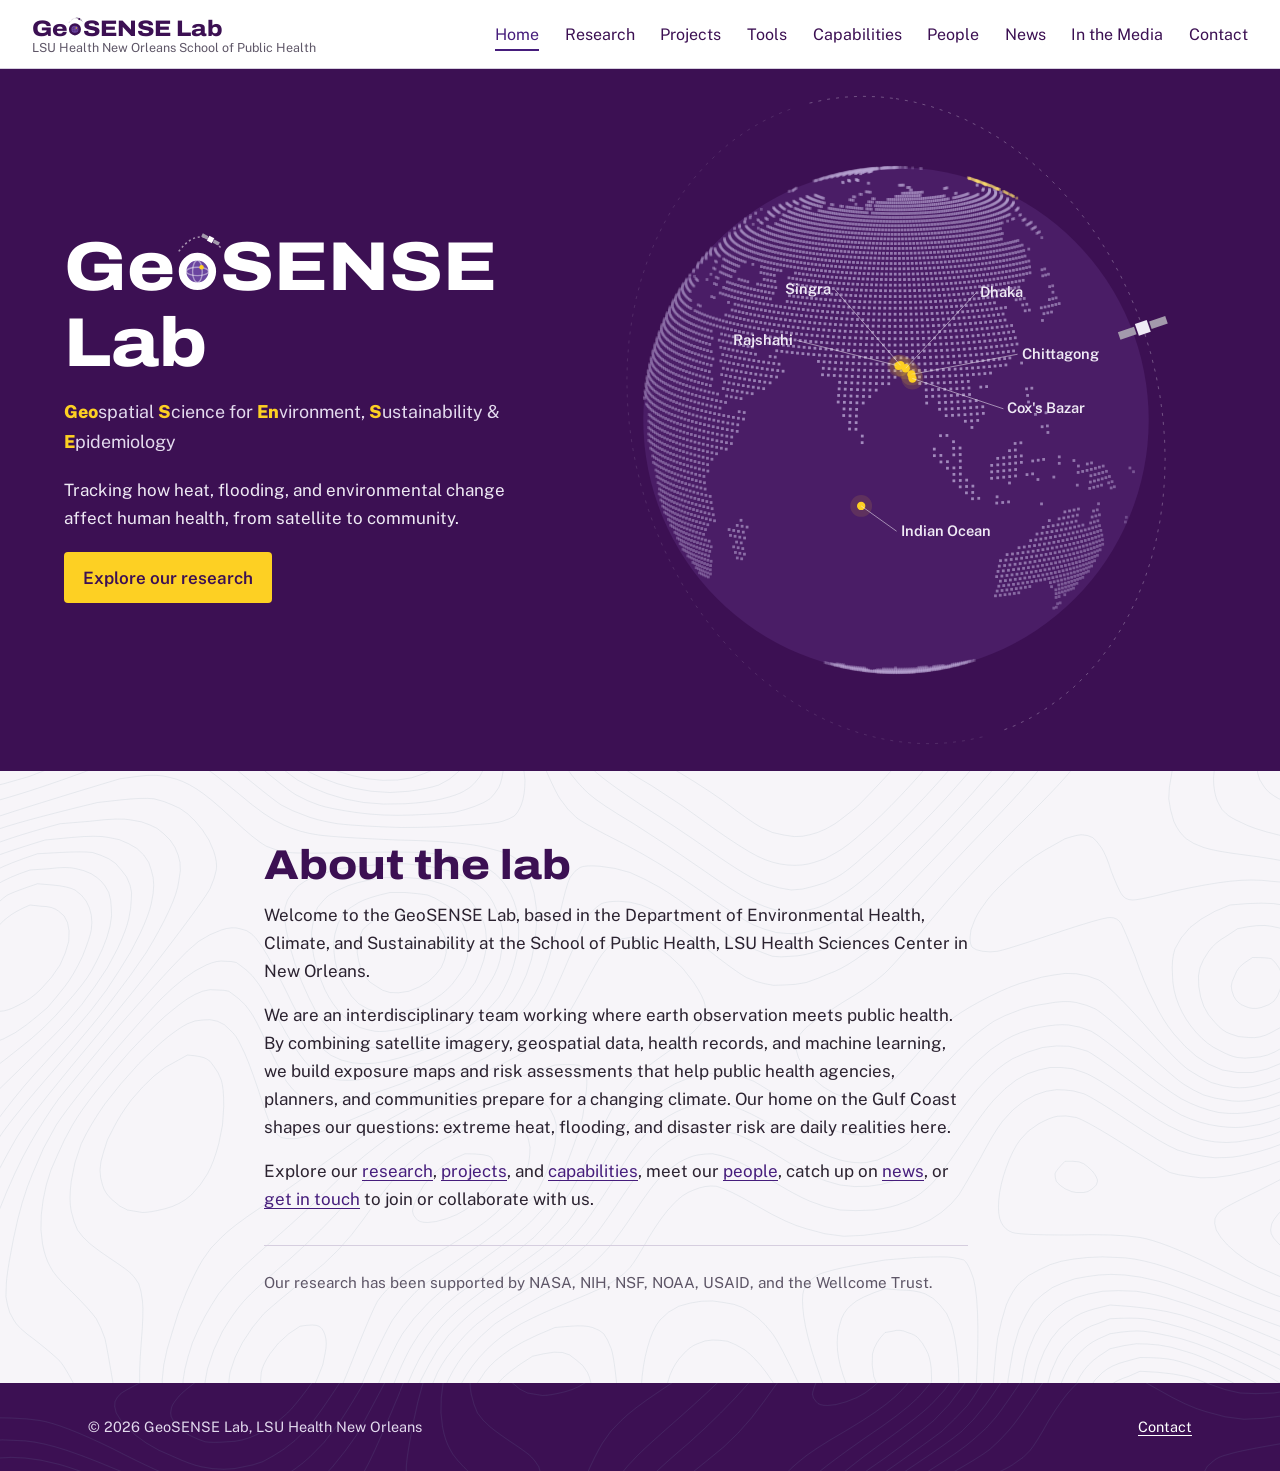
==== index.html @ d35d8f0f "Initial website upload" ====
<!doctype html>
<!-- Colour theme: LSU Health New Orleans purple and gold. -->
<html lang="en">
  <head>
    <meta charset="UTF-8" />
    <meta name="viewport" content="width=device-width, initial-scale=1" />
    <title>
      GeoSENSE Lab | Geospatial Science for Environment, Sustainability &amp;
      Epidemiology
    </title>
    <meta
      name="description"
      content="GeoSENSE Lab at LSU Health Sciences Center School of Public Health uses satellite remote sensing, GIS, and machine learning to study how climate and the environment affect human health."
    />
    <link rel="preconnect" href="https://fonts.googleapis.com" />
    <link rel="preconnect" href="https://fonts.gstatic.com" crossorigin />
    <link
      href="https://fonts.googleapis.com/css2?family=Archivo:wdth,wght@112,600;112,800&family=Public+Sans:ital,wght@0,400;0,600;1,400&display=swap"
      rel="stylesheet"
    />
    <link rel="stylesheet" href="css/style.css" />
    <link rel="stylesheet" href="css/pages.css" />
    <link
      rel="stylesheet"
      href="https://cdnjs.cloudflare.com/ajax/libs/font-awesome/6.5.1/css/all.min.css"
    />
  </head>
  <body>
    <header>
      <nav class="wrap nav" aria-label="Main">
        <a class="brand" href="#home" aria-label="GeoSENSE Lab, home"
          ><span aria-hidden="true"
            >Ge<svg
              class="globe-o"
              viewBox="0 0 62 100"
              aria-hidden="true"
              focusable="false"
            >
              <path
                d="M4 44 Q34 4 66 40"
                fill="none"
                stroke="currentColor"
                stroke-width="2.2"
                stroke-dasharray="3 4"
                opacity=".55"
              />
              <circle
                cx="31"
                cy="73"
                r="21.5"
                fill="#6B45A0"
                stroke="currentColor"
                stroke-width="11"
              />
              <ellipse
                cx="31"
                cy="73"
                rx="16"
                ry="6"
                fill="none"
                stroke="currentColor"
                stroke-opacity=".45"
                stroke-width="2"
              />
              <ellipse
                cx="31"
                cy="73"
                rx="7"
                ry="16"
                fill="none"
                stroke="currentColor"
                stroke-opacity=".45"
                stroke-width="2"
              />
              <circle cx="37" cy="67" r="3.2" fill="#FDD023" />
              <g transform="translate(50 26.7) rotate(28)">
                <rect x="-14" y="-2.6" width="9" height="5.2" fill="#A39AAC" />
                <rect x="5" y="-2.6" width="9" height="5.2" fill="#A39AAC" />
                <rect x="-4" y="-4" width="8" height="8" fill="currentColor" />
              </g></svg
            >SENSE Lab</span
          ><small>LSU Health New Orleans School of Public Health</small></a
        >
        <button class="menu-btn" aria-expanded="false" aria-controls="menu">
          Menu
        </button>
        <ul id="menu">
          <li><a href="#home">Home</a></li>
          <li><a href="#research">Research</a></li>
          <li><a href="#projects">Projects</a></li>
          <li><a href="#tools">Tools</a></li>
          <li><a href="#capabilities">Capabilities</a></li>
          <li><a href="#people">People</a></li>
          <li><a href="#news">News</a></li>
          <li><a href="#media">In the Media</a></li>

          <li><a href="#contact">Contact</a></li>
        </ul>
      </nav>
    </header>

    <main>
      <!-- HOME -->
      <div class="page" id="page-home">
        <section class="hero">
          <canvas
            id="geoanim"
            role="img"
            aria-label="A rotating globe showing the lab's study sites in Bangladesh, the Indian Ocean, and the United States, followed by a polar-orbiting satellite scanning the contiguous United States to build a land surface temperature map"
          ></canvas>
          <div class="hero-text">
            <h1 aria-label="GeoSENSE Lab">
              Ge<svg
                class="globe-o"
                viewBox="0 0 62 100"
                aria-hidden="true"
                focusable="false"
              >
                <path
                  d="M4 44 Q34 4 66 40"
                  fill="none"
                  stroke="currentColor"
                  stroke-width="2.2"
                  stroke-dasharray="3 4"
                  opacity=".55"
                />
                <circle
                  cx="31"
                  cy="73"
                  r="21.5"
                  fill="#6B45A0"
                  stroke="currentColor"
                  stroke-width="11"
                />
                <ellipse
                  cx="31"
                  cy="73"
                  rx="16"
                  ry="6"
                  fill="none"
                  stroke="currentColor"
                  stroke-opacity=".45"
                  stroke-width="2"
                />
                <ellipse
                  cx="31"
                  cy="73"
                  rx="7"
                  ry="16"
                  fill="none"
                  stroke="currentColor"
                  stroke-opacity=".45"
                  stroke-width="2"
                />
                <circle cx="37" cy="67" r="3.2" fill="#FDD023" />
                <g transform="translate(50 26.7) rotate(28)">
                  <rect
                    x="-14"
                    y="-2.6"
                    width="9"
                    height="5.2"
                    fill="#A39AAC"
                  />
                  <rect x="5" y="-2.6" width="9" height="5.2" fill="#A39AAC" />
                  <rect
                    x="-4"
                    y="-4"
                    width="8"
                    height="8"
                    fill="currentColor"
                  />
                </g></svg
              >SENSE Lab
            </h1>
            <p class="full">
              <b class="acr">Geo</b>spatial <b class="acr">S</b>cience for
              <b class="acr">En</b>vironment, <b class="acr">S</b>ustainability
              &amp; <b class="acr">E</b>pidemiology
            </p>
            <p class="lede">
              Tracking how heat, flooding, and environmental change affect human
              health, from satellite to community.
            </p>
            <p><a class="btn" href="#research">Explore our research</a></p>
          </div>
        </section>
        <section class="about">
          <div class="wrap">
            <h2>About the lab</h2>
            <p>
              Welcome to the GeoSENSE Lab, based in the Department of
              Environmental Health, Climate, and Sustainability at the School of
              Public Health, LSU Health Sciences Center in New Orleans.
            </p>
            <p>
              We are an interdisciplinary team working where earth observation
              meets public health. By combining satellite imagery, geospatial
              data, health records, and machine learning, we build exposure maps
              and risk assessments that help public health agencies, planners,
              and communities prepare for a changing climate. Our home on the
              Gulf Coast shapes our questions: extreme heat, flooding, and
              disaster risk are daily realities here.
            </p>
            <p>
              Explore our <a href="#research">research</a>,
              <a href="#projects">projects</a>, and
              <a href="#capabilities">capabilities</a>, meet our
              <a href="#people">people</a>, catch up on
              <a href="#news">news</a>, or
              <a href="#contact">get in touch</a> to join or collaborate with
              us.
            </p>
            <p class="ack">
              Our research has been supported by NASA, NIH, NSF, NOAA, USAID,
              and the Wellcome Trust.
            </p>
          </div>
        </section>
      </div>

      <!-- RESEARCH: content lives in pages/research.html -->
      <div
        class="page"
        id="page-research"
        data-src="pages/research.html"
        hidden
      ></div>

      <!-- PROJECTS: content lives in pages/projects.html -->
      <div
        class="page"
        id="page-projects"
        data-src="pages/projects.html"
        hidden
      ></div>
      <!-- TOOLS -->
      <div
        class="page"
        id="page-tools"
        data-src="pages/tools.html"
        hidden
      ></div>
      <!-- CAPABILITIES -->
      <div class="page" id="page-capabilities" hidden>
        <div class="page-head">
          <div class="wrap">
            <h2>Capabilities</h2>
            <p>What we bring to collaborations and funded projects.</p>
          </div>
        </div>
        <div class="page-body">
          <div class="wrap caps">
            <div>
              <h3>Earth observation</h3>
              <ul>
                <li>Landsat, Sentinel-1/2, MODIS, and NASA TEMPO data</li>
                <li>Multi-temporal image processing and compositing</li>
                <li>Land surface temperature retrieval</li>
              </ul>
            </div>
            <div>
              <h3>GeoAI</h3>
              <ul>
                <li>Machine learning for land cover and environmental mapping</li>
                <li>Deep learning for satellite and aerial image analysis</li>
                <li>Spatiotemporal modeling of environmental exposures</li>
                <li>Large-scale processing on high-performance computing</li>
              </ul>
            </div>
            <div>
              <h3>GIS and spatial analysis</h3>
              <ul>
                <li>Vulnerability and risk indices</li>
                <li>Accessibility and network analysis</li>
              </ul>
            </div>
            <div>
              <h3>Environmental epidemiology</h3>
              <ul>
                <li>Exposure assessment for health studies</li>
                <li>Linking environmental and health data</li>
                <li>Community-focused risk communication</li>
              </ul>
            </div>
            <div>
              <h3>Decision-support tools</h3>
              <ul>
                <li>Interactive web maps for research communication</li>
                <li>Web tools for exploring exposure and risk data</li>
              </ul>
              <p><a href="#tools">See our tools</a></p>
            </div>
          </div>
        </div>
      </div>

      <!-- PEOPLE: content lives in pages/people.html -->
      <div
        class="page"
        id="page-people"
        data-src="pages/people.html"
        hidden
      ></div>

      <!-- NEWS: content lives in pages/news.html -->
      <div class="page" id="page-news" data-src="pages/news.html" hidden></div>

      <!-- IN THE MEDIA: content lives in pages/media.html -->
      <div class="page" id="page-media" data-src="pages/media.html" hidden></div>

      <!-- CONTACT -->
      <div class="page" id="page-contact" hidden>
        <div class="page-head">
          <div class="wrap">
            <h2>Contact</h2>

            <p>We'd be glad to hear from you.</p>
          </div>
        </div>
        <div class="page-body">
          <div class="wrap">
            <p>
              We welcome motivated collaborators with interests in remote
              sensing, GIS, machine learning, or environmental health.
            </p>
            <p>
              To express interest, email Dr. Rahman with your CV, and a short
              statement of your research interests.
            </p>
            <p>
              <strong>GeoSENSE Lab</strong><br />Department of Environmental
              Health, Climate, and Sustainability<br />School of Public Health,
              LSU Health Sciences Center<br />New Orleans, Louisiana
            </p>
            <p><a href="mailto:mrahm8@lsuhsc.edu">mrahm8@lsuhsc.edu</a></p>
          </div>
        </div>
      </div>
    </main>

    <footer>
      <div class="wrap">
        <span
          >&copy; <span id="yr">2026</span> GeoSENSE Lab, LSU Health New
          Orleans</span
        >
        <span><a href="#contact">Contact</a></span>
      </div>
    </footer>
    <script>
      /* Resize the co-author map frame on the People page to fit its content */
      window.addEventListener("message", function (e) {
        var f = document.getElementById("collab-map-frame");
        if (f && e.data && e.data.gcMapHeight)
          f.style.height = e.data.gcMapHeight + "px";
      });
    </script>
    <script src="js/main.js"></script>
    <script src="js/publications.js"></script>
    <script src="js/pub-list.js"></script>
    <script src="js/research-map.js"></script>
    <script src="js/geoanim.js"></script>
  </body>
</html>
---- css/style.css ----
/* Colour theme: LSU Health New Orleans purple and gold.
 * Colours: LSU Health New Orleans official purple #461D7C and gold #FDD023, with corporate purple #3C1053. */
/* GeoSENSE Lab styles */
:root {
  --ink: #3C1053; --paper: #F7F5F9; --panel: #ECE7F2; --water: #461D7C;
  --muted: #5E5667; --line: #D6CEDF; --glow: #FDD023;
  --display: "Archivo", "Arial Narrow", Arial, sans-serif;
  --body: "Public Sans", "Segoe UI", Arial, sans-serif;
  --wrap: 72rem;
}
* { box-sizing: border-box; }
body { margin: 0; background: var(--paper) url("../images/contours-light.svg") 0 0 / 1500px repeat; color: var(--ink); font: 1.0625rem/1.65 var(--body); }
a { color: var(--water); text-underline-offset: 3px; }
a:hover { color: var(--ink); }
:focus-visible { outline: 3px solid var(--water); outline-offset: 3px; }
.wrap { max-width: var(--wrap); margin: 0 auto; padding: 0 1.5rem; }
h1, h2, h3 { font-family: var(--display); font-stretch: 112%; line-height: 1.1; margin: 0 0 .75rem; }
h2 { font-size: clamp(1.9rem, 3.4vw, 2.6rem); font-weight: 800; }
h3 { font-size: 1.2rem; font-weight: 600; }
p { margin: 0 0 1rem; max-width: 44rem; }

/* Header */
header { position: sticky; top: 0; z-index: 10; background: #fff; border-bottom: 1px solid var(--line); }
.nav { display: flex; align-items: center; justify-content: space-between; gap: 1rem; min-height: 4.25rem; max-width: none; padding: 0 2rem; }
.brand { color: var(--ink); text-decoration: none; font-family: var(--display); font-stretch: 112%; font-weight: 800; font-size: 1.4rem; line-height: 1.1; }
.brand small { display: block; font-family: var(--body); font-weight: 400; font-size: .78rem; color: var(--muted); }
.nav ul { display: flex; gap: 1.6rem; list-style: none; margin: 0; padding: 0; }
.nav ul a { color: var(--ink); text-decoration: none; font-size: 1rem; padding: .3rem 0; border-bottom: 2px solid transparent; }
.nav ul a:hover { color: var(--water); }
.nav ul a[aria-current="page"] { color: var(--water); border-bottom-color: var(--water); }
.menu-btn { display: none; background: none; border: 1px solid var(--ink); color: var(--ink); font: inherit; padding: .35rem .75rem; border-radius: 4px; cursor: pointer; }

/* Full-width animated banner */
.hero { position: relative; height: min(78vh, 46rem); min-height: 30rem; background: var(--ink); color: #fff; overflow: hidden; }
.hero canvas { position: absolute; inset: 0; width: 100%; height: 100%; display: block; }
.hero-text { position: relative; z-index: 1; height: 100%; display: flex; flex-direction: column; justify-content: center; max-width: 40%; padding: 0 0 0 max(2rem, 5vw); pointer-events: none; }
.hero-text > * { pointer-events: auto; }
.hero h1 { font-size: clamp(2.6rem, 5.4vw, 5rem); font-weight: 800; margin-bottom: 1rem; }
.hero .full { font-size: clamp(1.05rem, 1.4vw, 1.3rem); color: #E3DAEE; margin-bottom: 1.25rem; }
.acr { color: var(--glow); font-weight: 800; }
/* Globe with satellite standing in for the "o" in GeoSENSE */
.globe-o { display: inline-block; width: .62em; height: 1em; vertical-align: baseline; overflow: visible; margin: 0 .015em; }
.hero .lede { color: #EFEAF5; max-width: 30rem; }
.btn { display: inline-block; background: var(--glow); color: var(--ink); text-decoration: none; padding: .7rem 1.2rem; border-radius: 4px; font-weight: 600; margin: .25rem .5rem 0 0; }
.btn:hover { background: #fff; color: var(--ink); }
.btn.alt { background: transparent; color: #fff; border: 1.5px solid #fff; }
.btn.alt:hover { background: #fff; color: var(--ink); }
.btn.dark { background: var(--ink); color: #fff; }
.btn.dark:hover { background: var(--water); color: #fff; }

/* Pages */
.page[hidden] { display: none; }
.page-head { background: var(--ink) url("../images/contours-dark.svg") 0 0 / 1500px repeat; color: #fff; padding: 3.5rem 0 3rem; }
.page-head p { color: #E3DAEE; margin: 0; }
.page-body { padding: 3.5rem 0 4.5rem; }
.about { padding: 4.5rem 0; }
.about .wrap { max-width: 50rem; }
.ack { margin-top: 2rem; padding-top: 1.5rem; border-top: 1px solid var(--line); color: var(--muted); font-size: .95rem; }

/* Research: themes beside the publication map */
.wrap.wide { max-width: 96rem; }
.research-grid { display: grid; grid-template-columns: minmax(15rem, 19rem) 1fr; gap: 2.5rem; align-items: start; }
.hint { font-size: .9rem; color: var(--muted); }
.map-col .hint { margin-top: .75rem; }
.theme-list { list-style: none; margin: 0; padding: 0; }
.theme { display: grid; grid-template-columns: 1rem 1fr; column-gap: .75rem; width: 100%; text-align: left; font: inherit; color: inherit;
  background: none; border: 0; border-left: 4px solid transparent; padding: .8rem .75rem; cursor: pointer; border-radius: 0 4px 4px 0; }
.theme:hover, .theme.on { background: #fff; border-left-color: var(--c); }
.theme .dot { width: .85rem; height: .85rem; border-radius: 50%; background: var(--c); margin-top: .3rem; }
.tname { font-weight: 600; }
.tcount { grid-column: 2; font-size: .82rem; color: var(--muted); }
.ttext { grid-column: 2; font-size: .9rem; color: var(--muted); margin-top: .25rem; line-height: 1.5; }
.map-bar { display: flex; flex-wrap: wrap; justify-content: space-between; align-items: center; gap: .75rem; margin-bottom: .75rem; }
.map-bar h3 { margin: 0; }
.pubmap { position: relative; aspect-ratio: 16 / 9; border-radius: 6px; overflow: hidden; cursor: grab; touch-action: none; user-select: none; }
.pubmap.grabbing { cursor: grabbing; }
.zoom { position: absolute; top: .75rem; right: .75rem; z-index: 4; display: flex; flex-direction: column; border-radius: 4px; overflow: hidden;
  box-shadow: 0 2px 8px rgba(0,0,0,.3); }
.zoom button { font: inherit; font-size: 1.15rem; line-height: 1; width: 2.2rem; height: 2.2rem; border: 0; background: #fff; color: var(--ink); cursor: pointer; }
.zoom button + button { border-top: 1px solid var(--line); }
.zoom .zoom-reset { font-size: .68rem; font-weight: 600; }
.zoom button:hover { background: var(--panel); }
.zoom button:disabled { color: var(--line); cursor: default; background: #fff; }
.pubmap canvas { position: absolute; inset: 0; width: 100%; height: 100%; border-radius: 6px; }
.pins { position: absolute; inset: 0; }
.pin { position: absolute; width: 14px; height: 14px; margin: -7px 0 0 -7px; padding: 0; border-radius: 50%; cursor: pointer;
  background: var(--c); border: 2px solid #3C1053; box-shadow: 0 0 0 3px color-mix(in srgb, var(--c) 35%, transparent);
  transition: transform .15s, opacity .15s; }
.pin:hover, .pin:focus-visible { transform: scale(1.45); z-index: 2; }
.pin.dim { opacity: .15; }
.pop { position: absolute; z-index: 5; width: min(20rem, 80%); background: #fff; color: var(--ink); border-radius: 6px; padding: 1rem 1.1rem;
  box-shadow: 0 10px 30px rgba(60,16,83,.3); font-size: .9rem; line-height: 1.5; }
.pop h4 { font-family: var(--display); font-stretch: 112%; font-size: 1rem; line-height: 1.25; margin: .45rem 0 .35rem; }
.pop p { margin: 0 0 .6rem; }
.pop .pop-meta { color: var(--muted); font-size: .82rem; }
.pop img { width: 100%; border-radius: 4px; margin: .25rem 0 .6rem; }
.pop a { font-weight: 600; }
.pop-theme { display: inline-flex; align-items: center; gap: .4rem; font-size: .78rem; font-weight: 600; color: var(--muted); }
.pop-theme::before { content: ""; width: .6rem; height: .6rem; border-radius: 50%; background: var(--c); }

.caps { display: flex; flex-wrap: wrap; justify-content: center; gap: 2.5rem; }
.caps > div { flex: 0 1 calc((100% - 5rem) / 3); }
@media (max-width: 900px) { .caps > div { flex-basis: calc((100% - 2.5rem) / 2); } }
@media (max-width: 560px) { .caps > div { flex-basis: 100%; } }
.caps ul { margin: 0; padding-left: 1.1rem; }
.caps li { margin-bottom: .35rem; }

.people-intro { font-size: 1.1rem; max-width: 50rem; margin-bottom: 3rem; }
.pi { display: grid; grid-template-columns: 11rem 1fr; gap: 2.5rem; margin-bottom: 3.5rem; }
.photo { width: 11rem; aspect-ratio: 1; border-radius: 50%; background: var(--water); color: #fff; display: grid; place-items: center; font-family: var(--display); font-weight: 800; font-size: 2.6rem; overflow: hidden; }
.photo img { width: 100%; height: 100%; object-fit: cover; }
.role { color: var(--muted); margin-bottom: .75rem; }
.team { display: grid; grid-template-columns: repeat(auto-fill, minmax(16rem, 1fr)); gap: 2.5rem; }
.member .photo { width: 7rem; font-size: 1.7rem; margin-bottom: .75rem; }
.member.open .photo { background: transparent; border: 2px dashed var(--line); color: var(--muted); }
.member h3 { font-size: 1.05rem; margin-bottom: .2rem; }
.member p { font-size: .92rem; color: var(--muted); margin: 0; }
.member .role { margin-bottom: .6rem; }
.member .bio { color: var(--ink); line-height: 1.6; }

.news { list-style: none; margin: 0; padding: 0; max-width: 50rem; }
.news li { display: grid; grid-template-columns: 8rem 1fr; gap: 1.5rem; padding: 1.1rem 0; border-bottom: 1px solid var(--line); }
.news time { font-weight: 600; color: var(--water); }

footer { background: var(--ink) url("../images/contours-dark.svg") 400px 300px / 1500px repeat; color: #E3DAEE; padding: 2rem 0; font-size: .9rem; }
footer .wrap { display: flex; flex-wrap: wrap; justify-content: space-between; gap: 1rem; }
footer a { color: #fff; }

@media (max-width: 860px) {
  .nav { padding: 0 1.25rem; }
  .menu-btn { display: block; }
  .nav ul { display: none; position: absolute; top: 4.25rem; left: 0; right: 0; flex-direction: column; gap: 0; background: #fff; padding: .5rem 1.25rem 1rem; border-bottom: 1px solid var(--line); }
  .nav ul.show { display: flex; }
  .nav ul a { display: block; padding: .6rem 0; }
  .hero { height: auto; min-height: 0; }
  .hero canvas { position: relative; height: 58vh; min-height: 20rem; }
  .hero-text { max-width: none; padding: 2rem 1.25rem 2.5rem; }
  .pi { grid-template-columns: 1fr; }
  .research-grid { grid-template-columns: 1fr; }
  .pubmap { aspect-ratio: 3 / 2; }
  .news li { grid-template-columns: 1fr; gap: .25rem; }
}

/* Profile icon links (People page) */
.profile-links { display: flex; gap: 1rem; margin-top: .5rem; }
.profile-links a { font-size: 1.5rem; color: var(--water); text-decoration: none; }
.profile-links a:hover { color: var(--ink); }
.member .profile-links { margin-top: .6rem; }

/* Collaborators (People page) */
.section-title { font-size: 1.5rem; margin: 4rem 0 1.5rem; padding-top: 2rem; border-top: 1px solid var(--line); }
.collaborators { display: grid; grid-template-columns: repeat(auto-fill, minmax(18rem, 1fr)); gap: 1rem; }
.collab { display: grid; grid-template-columns: 4.5rem 1fr; gap: 1rem; align-items: center; padding: 1rem; border-radius: 6px;
  background: rgba(255,255,255,.75); border: 1px solid var(--line); color: var(--ink); text-decoration: none; transition: border-color .15s, box-shadow .15s; }
.collab:hover { color: var(--ink); border-color: var(--water); box-shadow: 0 4px 14px rgba(60,16,83,.08); }
.collab .photo { width: 4.5rem; font-size: 1.2rem; }
.collab h4 { font-family: var(--display); font-stretch: 112%; font-size: 1rem; margin: 0 0 .2rem; }
.collab:hover h4 { color: var(--water); }
.collab p { margin: 0; font-size: .88rem; color: var(--muted); line-height: 1.45; }

/* LSUHSC theme: near-black body text for readability, purple headings on light areas */
body { color: #2B2230; }
.member .bio { color: #2B2230; }
.page-body h2, .page-body h3, .page-body h4, .about h2, .about h3 { color: var(--ink); }
---- css/pages.css ----
/* Colour theme: LSU Health New Orleans purple and gold. */
/* GeoSENSE Lab: styles for the section pages (News, In the Media, Projects, Tools).
 * Loaded in index.html right after style.css, and uses the colour variables defined there
 * (--ink, --muted, --water). Two extra variables used only by these pages are defined below. */

:root {
  --rule: #E4DEEA;   /* light divider lines between items */
  --card: #FFFFFF;   /* card background (Tools) */
}

/* ============================== News (news.html) ============================== */
  .nw-list { border-top: 2px solid var(--ink); }
  .nw-item { display: grid; grid-template-columns: 7.5rem 1fr; gap: 1.5rem;
               padding: 1.5rem 0; border-bottom: 1px solid var(--rule); }
  .nw-date { color: var(--muted); font-size: 1rem; line-height: 1.3;
               border-left: 4px solid var(--water); padding-left: .75rem; }
  .nw-date strong { display: block; color: var(--ink); font-size: 1.35rem; }
  .nw-item h4 { font-size: 1.15rem; line-height: 1.35; margin: 0 0 .5rem; }
  .nw-item p { margin: 0 0 .6rem; max-width: 70ch; }
  .nw-item img { display: block; max-width: 100%; width: 420px; height: auto; border-radius: 6px; margin: .4rem 0 .7rem; }
  .nw-more { font-weight: 600; }
  @media (max-width: 640px) {
    .nw-item { grid-template-columns: 1fr; gap: .5rem; }
    .nw-date strong { display: inline; font-size: 1rem; margin-right: .3rem; }
  }

/* ============================== In the Media (media.html) ============================== */
  .md-group {
    margin: 0 0 3rem;
  }
  .md-group > h3 {
    font-size: 1.4rem;
    margin: 0 0 0.9rem;
  }
  .md-list {
    border-top: 2px solid var(--ink);
  }
  .md-item {
    display: grid;
    grid-template-columns: 7.5rem 1fr;
    gap: 1.5rem;
    padding: 1.5rem 0;
    border-bottom: 1px solid var(--rule);
  }
  .md-date {
    color: var(--muted);
    font-size: 1rem;
    line-height: 1.3;
    border-left: 4px solid var(--water);
    padding-left: 0.75rem;
  }
  .md-date strong {
    display: block;
    color: var(--ink);
    font-size: 1.35rem;
  }
  .md-item h4 {
    font-size: 1.15rem;
    line-height: 1.35;
    margin: 0 0 0.25rem;
  }
  .md-source {
    color: var(--muted);
    font-size: 0.95rem;
    margin: 0 0 0.75rem;
  }
  .md-item p {
    margin: 0 0 0.6rem;
    max-width: 70ch;
  }
  .md-video {
    width: 100%;
    max-width: 640px;
    aspect-ratio: 16 / 9;
    margin: 0.2rem 0 0.8rem;
    background: var(--ink);
    border-radius: 6px;
    overflow: hidden;
  }
  .md-video iframe {
    display: block;
    width: 100%;
    height: 100%;
    border: 0;
  }
  .md-item img {
    display: block;
    max-width: 100%;
    width: 420px;
    height: auto;
    border-radius: 6px;
    margin: 0.2rem 0 0.8rem;
  }
  .md-item img.md-cover {
    width: 220px;
    border: 1px solid var(--rule);
  }
  .md-links a {
    display: inline-block;
    margin-right: 1.25rem;
  }
  .md-more {
    font-weight: 600;
  }
  @media (max-width: 640px) {
    .md-item {
      grid-template-columns: 1fr;
      gap: 0.5rem;
    }
    .md-date strong {
      display: inline;
      font-size: 1rem;
      margin-right: 0.3rem;
    }
  }

/* ============================== Projects (projects.html) ============================== */
  .proj {
          --p-env: #1F6F6B; --p-sus: #5B7F2A; --p-pub: #7A3B69; }
  .proj h3.proj-group { font-size: 1.5rem; margin: 2.5rem 0 .5rem; padding-bottom: .5rem;
                        border-bottom: 2px solid var(--ink); }

  /* Theme filter (pure CSS: radio buttons styled as pills, no script needed) */
  .proj-filter-input { position: absolute; opacity: 0; pointer-events: none; }
  .proj-filter { display: flex; flex-wrap: wrap; gap: .5rem; margin: 0 0 1rem; }
  .proj-filter label { font-size: .9rem; font-weight: 500; padding: .4rem .9rem; cursor: pointer;
                       border: 1.5px solid var(--ink); border-radius: 999px; color: var(--ink); }
  #pf-all:checked ~ .proj-filter label[for="pf-all"],
  #pf-env:checked ~ .proj-filter label[for="pf-env"],
  #pf-sus:checked ~ .proj-filter label[for="pf-sus"],
  #pf-pub:checked ~ .proj-filter label[for="pf-pub"] { background: var(--ink); color: #fff; }
  .proj-filter-input:focus-visible ~ .proj-filter label { outline: none; }
  #pf-all:focus-visible ~ .proj-filter label[for="pf-all"],
  #pf-env:focus-visible ~ .proj-filter label[for="pf-env"],
  #pf-sus:focus-visible ~ .proj-filter label[for="pf-sus"],
  #pf-pub:focus-visible ~ .proj-filter label[for="pf-pub"] { outline: 3px solid var(--p-env); outline-offset: 2px; }
  #pf-env:checked ~ .proj-list .proj-item:not(.t-env),
  #pf-sus:checked ~ .proj-list .proj-item:not(.t-sus),
  #pf-pub:checked ~ .proj-list .proj-item:not(.t-pub) { display: none; }

  /* Project entry: dates on the left, details on the right */
  .proj-item { display: grid; grid-template-columns: 9rem 1fr; gap: 1.5rem;
               padding: 1.5rem 0; border-bottom: 1px solid var(--rule); }
  .proj-dates { color: var(--muted); font-size: 1.02rem; line-height: 1.35;
                border-left: 4px solid var(--c, var(--ink)); padding-left: .75rem; }
  .proj-item h4 { font-size: 1.15rem; line-height: 1.35; margin: 0 0 .6rem; }
  .proj-meta { display: grid; grid-template-columns: max-content 1fr; gap: .15rem 1rem;
               margin: 0 0 .75rem; font-size: .93rem; }
  .proj-meta dt { color: var(--muted); }
  .proj-meta dd { margin: 0; }
  .proj-summary { margin: 0 0 .75rem; max-width: 70ch; }
  .proj-tags { display: flex; flex-wrap: wrap; gap: .4rem; }
  .proj-tag { font-size: .8rem; font-weight: 500; padding: .15rem .6rem; border-radius: 4px; color: #fff; }
  .proj-tag.env { background: var(--p-env); }
  .proj-tag.sus { background: var(--p-sus); }
  .proj-tag.pub { background: var(--p-pub); }
  .proj-todo { background: #FFF1B8; padding: 0 .25rem; }
  /* Project map (separate page, embedded) */
  .proj-map { margin: 0 0 2rem; }
  .proj-map iframe { display: block; width: 100%; height: 480px; border: 1px solid var(--rule); border-radius: 6px; }

  /* Related publications (collapsible) */
  .proj-pubs { margin-top: .9rem; font-size: .93rem; }
  .proj-pubs summary { cursor: pointer; font-weight: 600; color: var(--ink); }
  .proj-pubs summary:focus-visible { outline: 3px solid var(--p-env); outline-offset: 2px; }
  .proj-pubs ul { margin: .5rem 0 0; padding-left: 1.2rem; }
  .proj-pubs li { margin-bottom: .4rem; }

  @media (max-width: 640px) {
    .proj-item { grid-template-columns: 1fr; gap: .6rem; }
    .proj-map iframe { height: 340px; }
  }

/* ============================== Tools (tools.html) ============================== */
  .tl-grid {
    display: grid;
    grid-template-columns: 1fr;
    gap: 1.75rem;
  }
  .tl-card {
    display: flex;
    flex-direction: column;
    background: var(--card);
    border: 1px solid var(--rule);
    border-top: 4px solid var(--water);
    border-radius: 6px;
    overflow: hidden;
  }
  .tl-shot {
    position: relative;
    aspect-ratio: 8 / 5;
    background: #eef3f6;
    border-bottom: 1px solid var(--rule);
  }
  .tl-shot img,
  .tl-shot svg {
    display: block;
    width: 100%;
    height: 100%;
    object-fit: contain;
  }
  .tl-status {
    position: absolute;
    top: 0.75rem;
    left: 0.75rem;
    padding: 0.2rem 0.6rem;
    border-radius: 3px;
    font-size: 0.8rem;
    font-weight: 700;
    letter-spacing: 0.03em;
    text-transform: uppercase;
  }
  .tl-soon { background: var(--ink); color: #fff; }
  .tl-live { background: #2e7d4f; color: #fff; }
  .tl-beta { background: #b7791f; color: #fff; }
  .tl-body {
    display: flex;
    flex-direction: column;
    flex: 1;
    padding: 1.25rem 1.35rem 1.4rem;
  }
  .tl-body h3 {
    font-size: 1.2rem;
    line-height: 1.3;
    margin: 0 0 0.15rem;
  }
  .tl-short {
    color: var(--water);
    font-weight: 700;
    font-size: 0.95rem;
    margin: 0 0 0.7rem;
  }
  .tl-body p {
    margin: 0 0 0.9rem;
  }
  .tl-tags {
    display: flex;
    flex-wrap: wrap;
    gap: 0.4rem;
    margin: 0 0 1.2rem;
    padding: 0;
    list-style: none;
  }
  .tl-tags li {
    font-size: 0.8rem;
    color: var(--muted);
    border: 1px solid var(--rule);
    border-radius: 999px;
    padding: 0.15rem 0.6rem;
  }
  .tl-actions {
    margin-top: auto;
    display: flex;
    flex-wrap: wrap;
    align-items: center;
    gap: 1rem;
  }
  .tl-btn {
    display: inline-block;
    padding: 0.55rem 1.1rem;
    border-radius: 4px;
    background: var(--water);
    color: #fff;
    font-weight: 600;
    text-decoration: none;
  }
  .tl-btn:hover { background: var(--ink); color: #fff; }
  .tl-btn[aria-disabled="true"] {
    background: transparent;
    color: var(--muted);
    border: 1px dashed var(--muted);
    cursor: default;
  }
  .tl-link { font-weight: 600; }
  /* Wide screens: rectangular card, preview on the left, text on the right */
  @media (min-width: 760px) {
    .tl-card {
      display: grid;
      grid-template-columns: minmax(0, 1.2fr) minmax(0, 1fr);
    }
    .tl-shot {
      aspect-ratio: auto;
      min-height: 100%;
      border-bottom: 0;
      border-right: 1px solid var(--rule);
      display: flex;
      align-items: center;
    }
    .tl-shot img {
      height: auto;
    }
    .tl-body {
      padding: 1.75rem 2rem;
    }
  }
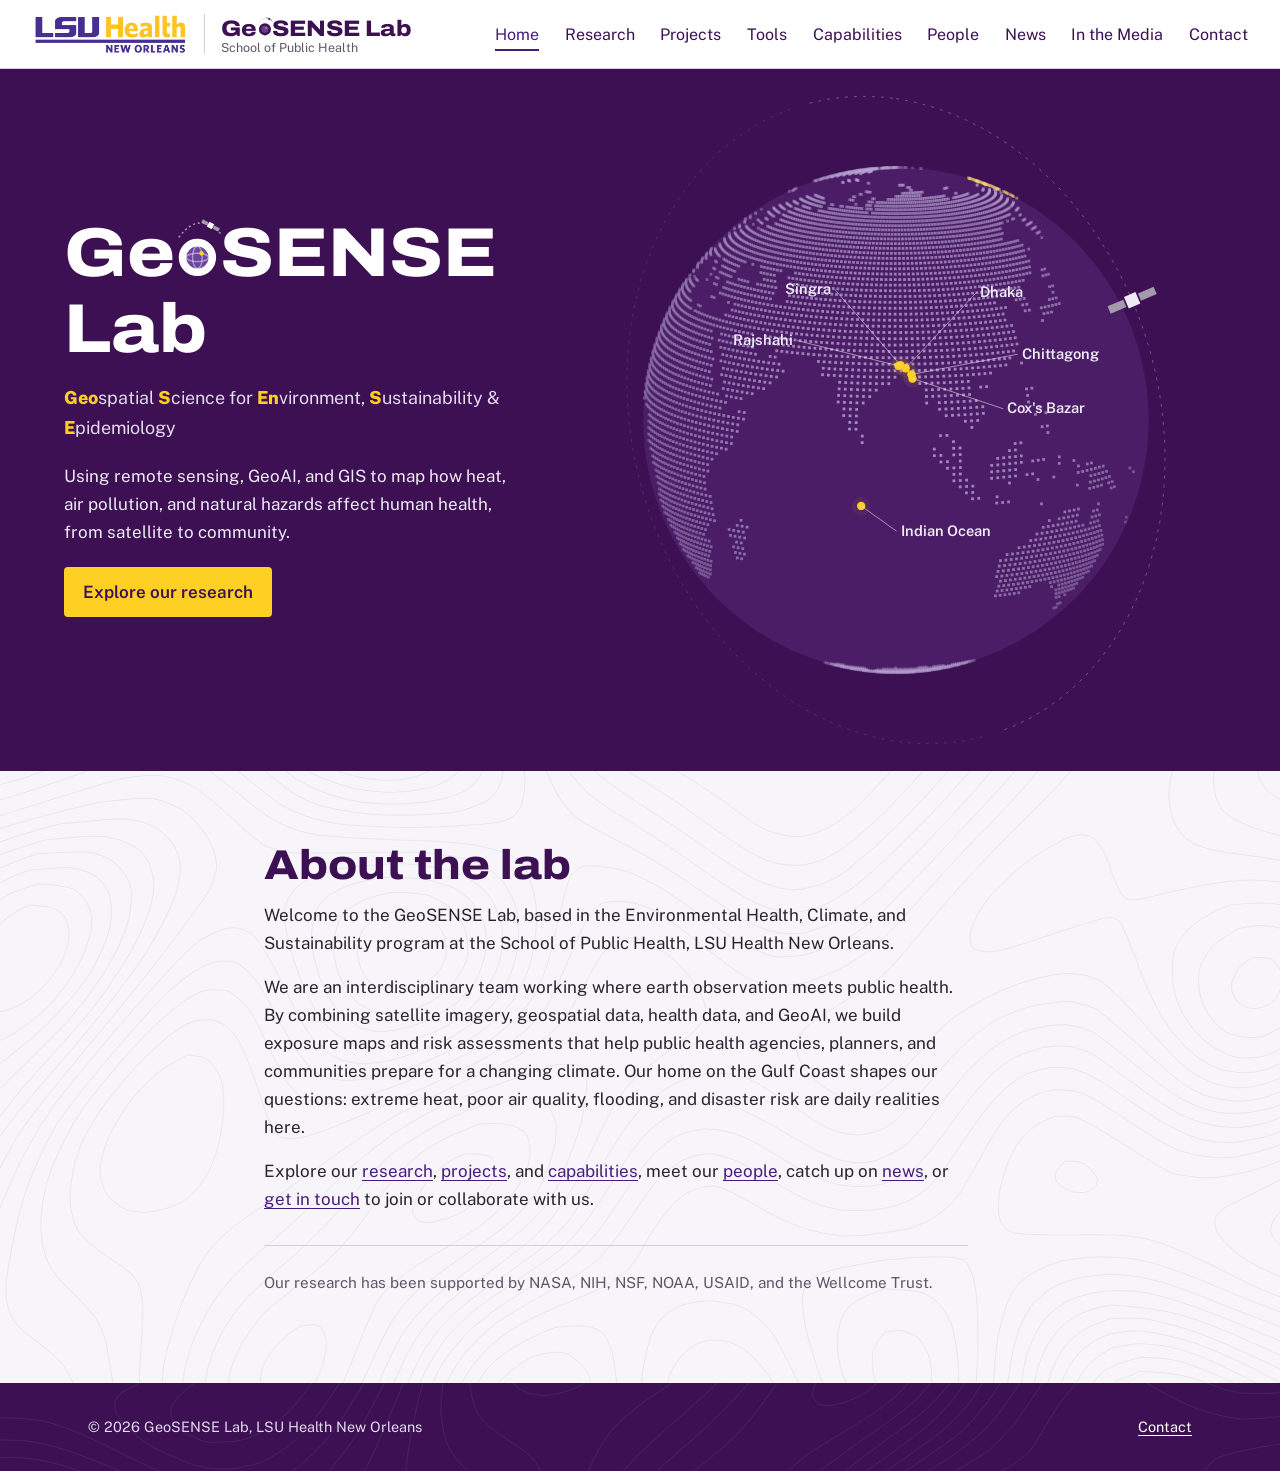
==== commit 2b47cb1b: "Update home page tagline peole and some other few things" ====
--- a/index.html
+++ b/index.html
@@ -28,59 +28,82 @@
   <body>
     <header>
       <nav class="wrap nav" aria-label="Main">
-        <a class="brand" href="#home" aria-label="GeoSENSE Lab, home"
-          ><span aria-hidden="true"
-            >Ge<svg
-              class="globe-o"
-              viewBox="0 0 62 100"
-              aria-hidden="true"
-              focusable="false"
-            >
-              <path
-                d="M4 44 Q34 4 66 40"
-                fill="none"
-                stroke="currentColor"
-                stroke-width="2.2"
-                stroke-dasharray="3 4"
-                opacity=".55"
-              />
-              <circle
-                cx="31"
-                cy="73"
-                r="21.5"
-                fill="#6B45A0"
-                stroke="currentColor"
-                stroke-width="11"
-              />
-              <ellipse
-                cx="31"
-                cy="73"
-                rx="16"
-                ry="6"
-                fill="none"
-                stroke="currentColor"
-                stroke-opacity=".45"
-                stroke-width="2"
-              />
-              <ellipse
-                cx="31"
-                cy="73"
-                rx="7"
-                ry="16"
-                fill="none"
-                stroke="currentColor"
-                stroke-opacity=".45"
-                stroke-width="2"
-              />
-              <circle cx="37" cy="67" r="3.2" fill="#FDD023" />
-              <g transform="translate(50 26.7) rotate(28)">
-                <rect x="-14" y="-2.6" width="9" height="5.2" fill="#A39AAC" />
-                <rect x="5" y="-2.6" width="9" height="5.2" fill="#A39AAC" />
-                <rect x="-4" y="-4" width="8" height="8" fill="currentColor" />
-              </g></svg
-            >SENSE Lab</span
-          ><small>LSU Health New Orleans School of Public Health</small></a
-        >
+        <div class="brand-group">
+          <a
+            class="partner-logo"
+            href="https://www.lsuhsc.edu/"
+            target="_blank"
+            rel="noopener"
+          >
+            <img src="images/lsuhsc.png" alt="LSU Health New Orleans" />
+          </a>
+          <span class="brand-divider" aria-hidden="true"></span>
+          <a class="brand" href="#home" aria-label="GeoSENSE Lab, home"
+            ><span aria-hidden="true"
+              >Ge<svg
+                class="globe-o"
+                viewBox="0 0 62 100"
+                aria-hidden="true"
+                focusable="false"
+              >
+                <path
+                  d="M4 44 Q34 4 66 40"
+                  fill="none"
+                  stroke="currentColor"
+                  stroke-width="2.2"
+                  stroke-dasharray="3 4"
+                  opacity=".55"
+                />
+                <circle
+                  cx="31"
+                  cy="73"
+                  r="21.5"
+                  fill="#6B45A0"
+                  stroke="currentColor"
+                  stroke-width="11"
+                />
+                <ellipse
+                  cx="31"
+                  cy="73"
+                  rx="16"
+                  ry="6"
+                  fill="none"
+                  stroke="currentColor"
+                  stroke-opacity=".45"
+                  stroke-width="2"
+                />
+                <ellipse
+                  cx="31"
+                  cy="73"
+                  rx="7"
+                  ry="16"
+                  fill="none"
+                  stroke="currentColor"
+                  stroke-opacity=".45"
+                  stroke-width="2"
+                />
+                <circle cx="37" cy="67" r="3.2" fill="#FDD023" />
+                <g transform="translate(50 26.7) rotate(28)">
+                  <rect
+                    x="-14"
+                    y="-2.6"
+                    width="9"
+                    height="5.2"
+                    fill="#A39AAC"
+                  />
+                  <rect x="5" y="-2.6" width="9" height="5.2" fill="#A39AAC" />
+                  <rect
+                    x="-4"
+                    y="-4"
+                    width="8"
+                    height="8"
+                    fill="currentColor"
+                  />
+                </g></svg
+              >SENSE Lab</span
+            ><small>School of Public Health</small></a
+          >
+        </div>
         <button class="menu-btn" aria-expanded="false" aria-controls="menu">
           Menu
         </button>
@@ -93,7 +116,6 @@
           <li><a href="#people">People</a></li>
           <li><a href="#news">News</a></li>
           <li><a href="#media">In the Media</a></li>
-
           <li><a href="#contact">Contact</a></li>
         </ul>
       </nav>
@@ -178,8 +200,9 @@
               &amp; <b class="acr">E</b>pidemiology
             </p>
             <p class="lede">
-              Tracking how heat, flooding, and environmental change affect human
-              health, from satellite to community.
+              Using remote sensing, GeoAI, and GIS to map how heat, air
+              pollution, and natural hazards affect human health, from satellite
+              to community.
             </p>
             <p><a class="btn" href="#research">Explore our research</a></p>
           </div>
@@ -188,18 +211,18 @@
           <div class="wrap">
             <h2>About the lab</h2>
             <p>
-              Welcome to the GeoSENSE Lab, based in the Department of
-              Environmental Health, Climate, and Sustainability at the School of
-              Public Health, LSU Health Sciences Center in New Orleans.
+              Welcome to the GeoSENSE Lab, based in the Environmental Health,
+              Climate, and Sustainability program at the School of Public
+              Health, LSU Health New Orleans.
             </p>
             <p>
               We are an interdisciplinary team working where earth observation
               meets public health. By combining satellite imagery, geospatial
-              data, health records, and machine learning, we build exposure maps
-              and risk assessments that help public health agencies, planners,
-              and communities prepare for a changing climate. Our home on the
-              Gulf Coast shapes our questions: extreme heat, flooding, and
-              disaster risk are daily realities here.
+              data, health data, and GeoAI, we build exposure maps and risk
+              assessments that help public health agencies, planners, and
+              communities prepare for a changing climate. Our home on the Gulf
+              Coast shapes our questions: extreme heat, poor air quality,
+              flooding, and disaster risk are daily realities here.
             </p>
             <p>
               Explore our <a href="#research">research</a>,
@@ -261,7 +284,9 @@
             <div>
               <h3>GeoAI</h3>
               <ul>
-                <li>Machine learning for land cover and environmental mapping</li>
+                <li>
+                  Machine learning for land cover and environmental mapping
+                </li>
                 <li>Deep learning for satellite and aerial image analysis</li>
                 <li>Spatiotemporal modeling of environmental exposures</li>
                 <li>Large-scale processing on high-performance computing</li>
@@ -306,7 +331,12 @@
       <div class="page" id="page-news" data-src="pages/news.html" hidden></div>
 
       <!-- IN THE MEDIA: content lives in pages/media.html -->
-      <div class="page" id="page-media" data-src="pages/media.html" hidden></div>
+      <div
+        class="page"
+        id="page-media"
+        data-src="pages/media.html"
+        hidden
+      ></div>
 
       <!-- CONTACT -->
       <div class="page" id="page-contact" hidden>
@@ -328,9 +358,9 @@
               statement of your research interests.
             </p>
             <p>
-              <strong>GeoSENSE Lab</strong><br />Department of Environmental
-              Health, Climate, and Sustainability<br />School of Public Health,
-              LSU Health Sciences Center<br />New Orleans, Louisiana
+              <strong>GeoSENSE Lab</strong><br />Environmental Health, Climate,
+              and Sustainability Program<br />School of Public Health, LSU
+              Health New Orleans<br />New Orleans, Louisiana
             </p>
             <p><a href="mailto:mrahm8@lsuhsc.edu">mrahm8@lsuhsc.edu</a></p>
           </div>
--- a/css/style.css
+++ b/css/style.css
@@ -162,3 +162,15 @@
 body { color: #2B2230; }
 .member .bio { color: #2B2230; }
 .page-body h2, .page-body h3, .page-body h4, .about h2, .about h3 { color: var(--ink); }
+
+/* Header: GeoSENSE name + LSU Health New Orleans logo */
+.brand-group { display: flex; align-items: center; gap: 1rem; }
+.brand-divider { width: 1px; height: 2.5rem; background: var(--line); }
+.partner-logo img { display: block; height: 2.75rem; width: auto; }
+@media (max-width: 700px) {
+  .partner-logo img { height: 2rem; }
+  .brand-divider { height: 1.75rem; }
+}
+@media (max-width: 480px) {
+  .brand-divider, .partner-logo { display: none; }
+}
--- a/css/pages.css
+++ b/css/pages.css
@@ -168,7 +168,7 @@
 
   @media (max-width: 640px) {
     .proj-item { grid-template-columns: 1fr; gap: .6rem; }
-    .proj-map iframe { height: 340px; }
+    .proj-map iframe { height: 440px; }
   }
 
 /* ============================== Tools (tools.html) ============================== */
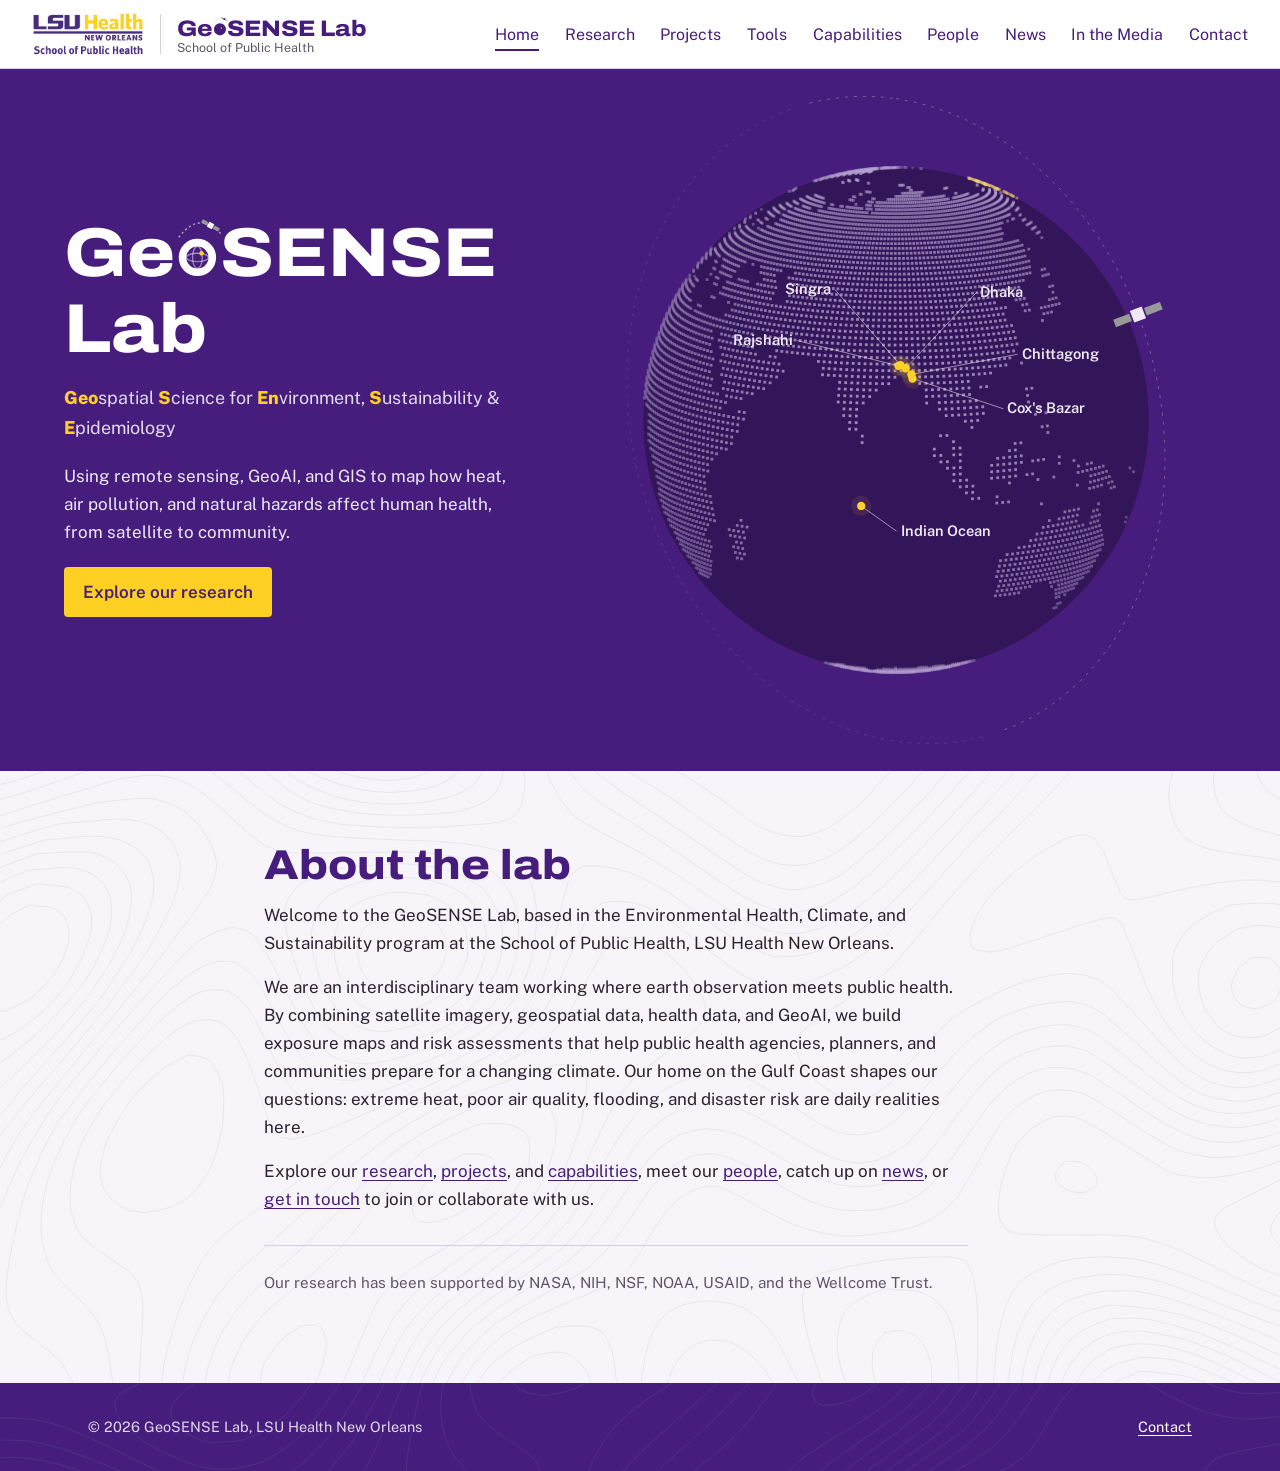
==== commit cf91fca7: "Use LSUHNO official colors" ====
--- a/index.html
+++ b/index.html
@@ -35,7 +35,7 @@
             target="_blank"
             rel="noopener"
           >
-            <img src="images/lsuhsc.png" alt="LSU Health New Orleans" />
+            <img src="images/lsuhsc-sph-logo.jpg" alt="LSU Health New Orleans School of Public Health" />
           </a>
           <span class="brand-divider" aria-hidden="true"></span>
           <a class="brand" href="#home" aria-label="GeoSENSE Lab, home"
@@ -58,7 +58,7 @@
                   cx="31"
                   cy="73"
                   r="21.5"
-                  fill="#6B45A0"
+                  fill="#461D7C"
                   stroke="currentColor"
                   stroke-width="11"
                 />
@@ -89,9 +89,9 @@
                     y="-2.6"
                     width="9"
                     height="5.2"
-                    fill="#A39AAC"
+                    fill="#999999"
                   />
-                  <rect x="5" y="-2.6" width="9" height="5.2" fill="#A39AAC" />
+                  <rect x="5" y="-2.6" width="9" height="5.2" fill="#999999" />
                   <rect
                     x="-4"
                     y="-4"
@@ -150,7 +150,7 @@
                   cx="31"
                   cy="73"
                   r="21.5"
-                  fill="#6B45A0"
+                  fill="#461D7C"
                   stroke="currentColor"
                   stroke-width="11"
                 />
@@ -181,9 +181,9 @@
                     y="-2.6"
                     width="9"
                     height="5.2"
-                    fill="#A39AAC"
+                    fill="#999999"
                   />
-                  <rect x="5" y="-2.6" width="9" height="5.2" fill="#A39AAC" />
+                  <rect x="5" y="-2.6" width="9" height="5.2" fill="#999999" />
                   <rect
                     x="-4"
                     y="-4"
--- a/css/style.css
+++ b/css/style.css
@@ -1,8 +1,8 @@
 /* Colour theme: LSU Health New Orleans purple and gold.
- * Colours: LSU Health New Orleans official purple #461D7C and gold #FDD023, with corporate purple #3C1053. */
+ * Colours: LSU Health New Orleans official purple #461D7C and gold #FDD023, black #000000 and 50% gray #999999 (LSUHNO Graphic Standards Manual, 2017). */
 /* GeoSENSE Lab styles */
 :root {
-  --ink: #3C1053; --paper: #F7F5F9; --panel: #ECE7F2; --water: #461D7C;
+  --ink: #461D7C; --paper: #F7F5F9; --panel: #ECE7F2; --water: #461D7C;
   --muted: #5E5667; --line: #D6CEDF; --glow: #FDD023;
   --display: "Archivo", "Arial Narrow", Arial, sans-serif;
   --body: "Public Sans", "Segoe UI", Arial, sans-serif;
@@ -11,7 +11,7 @@
 * { box-sizing: border-box; }
 body { margin: 0; background: var(--paper) url("../images/contours-light.svg") 0 0 / 1500px repeat; color: var(--ink); font: 1.0625rem/1.65 var(--body); }
 a { color: var(--water); text-underline-offset: 3px; }
-a:hover { color: var(--ink); }
+a:hover { color: #000000; }
 :focus-visible { outline: 3px solid var(--water); outline-offset: 3px; }
 .wrap { max-width: var(--wrap); margin: 0 auto; padding: 0 1.5rem; }
 h1, h2, h3 { font-family: var(--display); font-stretch: 112%; line-height: 1.1; margin: 0 0 .75rem; }
@@ -26,7 +26,7 @@
 .brand small { display: block; font-family: var(--body); font-weight: 400; font-size: .78rem; color: var(--muted); }
 .nav ul { display: flex; gap: 1.6rem; list-style: none; margin: 0; padding: 0; }
 .nav ul a { color: var(--ink); text-decoration: none; font-size: 1rem; padding: .3rem 0; border-bottom: 2px solid transparent; }
-.nav ul a:hover { color: var(--water); }
+.nav ul a:hover { color: var(--water); border-bottom-color: #FDD023; }
 .nav ul a[aria-current="page"] { color: var(--water); border-bottom-color: var(--water); }
 .menu-btn { display: none; background: none; border: 1px solid var(--ink); color: var(--ink); font: inherit; padding: .35rem .75rem; border-radius: 4px; cursor: pointer; }
 
@@ -46,7 +46,7 @@
 .btn.alt { background: transparent; color: #fff; border: 1.5px solid #fff; }
 .btn.alt:hover { background: #fff; color: var(--ink); }
 .btn.dark { background: var(--ink); color: #fff; }
-.btn.dark:hover { background: var(--water); color: #fff; }
+.btn.dark:hover { background: #000000; color: #fff; }
 
 /* Pages */
 .page[hidden] { display: none; }
@@ -84,12 +84,12 @@
 .pubmap canvas { position: absolute; inset: 0; width: 100%; height: 100%; border-radius: 6px; }
 .pins { position: absolute; inset: 0; }
 .pin { position: absolute; width: 14px; height: 14px; margin: -7px 0 0 -7px; padding: 0; border-radius: 50%; cursor: pointer;
-  background: var(--c); border: 2px solid #3C1053; box-shadow: 0 0 0 3px color-mix(in srgb, var(--c) 35%, transparent);
+  background: var(--c); border: 2px solid #461D7C; box-shadow: 0 0 0 3px color-mix(in srgb, var(--c) 35%, transparent);
   transition: transform .15s, opacity .15s; }
 .pin:hover, .pin:focus-visible { transform: scale(1.45); z-index: 2; }
 .pin.dim { opacity: .15; }
 .pop { position: absolute; z-index: 5; width: min(20rem, 80%); background: #fff; color: var(--ink); border-radius: 6px; padding: 1rem 1.1rem;
-  box-shadow: 0 10px 30px rgba(60,16,83,.3); font-size: .9rem; line-height: 1.5; }
+  box-shadow: 0 10px 30px rgba(70,29,124,.3); font-size: .9rem; line-height: 1.5; }
 .pop h4 { font-family: var(--display); font-stretch: 112%; font-size: 1rem; line-height: 1.25; margin: .45rem 0 .35rem; }
 .pop p { margin: 0 0 .6rem; }
 .pop .pop-meta { color: var(--muted); font-size: .82rem; }
@@ -144,7 +144,7 @@
 /* Profile icon links (People page) */
 .profile-links { display: flex; gap: 1rem; margin-top: .5rem; }
 .profile-links a { font-size: 1.5rem; color: var(--water); text-decoration: none; }
-.profile-links a:hover { color: var(--ink); }
+.profile-links a:hover { color: #000000; }
 .member .profile-links { margin-top: .6rem; }
 
 /* Collaborators (People page) */
@@ -152,7 +152,7 @@
 .collaborators { display: grid; grid-template-columns: repeat(auto-fill, minmax(18rem, 1fr)); gap: 1rem; }
 .collab { display: grid; grid-template-columns: 4.5rem 1fr; gap: 1rem; align-items: center; padding: 1rem; border-radius: 6px;
   background: rgba(255,255,255,.75); border: 1px solid var(--line); color: var(--ink); text-decoration: none; transition: border-color .15s, box-shadow .15s; }
-.collab:hover { color: var(--ink); border-color: var(--water); box-shadow: 0 4px 14px rgba(60,16,83,.08); }
+.collab:hover { color: var(--ink); border-color: var(--water); box-shadow: 0 4px 14px rgba(70,29,124,.08); }
 .collab .photo { width: 4.5rem; font-size: 1.2rem; }
 .collab h4 { font-family: var(--display); font-stretch: 112%; font-size: 1rem; margin: 0 0 .2rem; }
 .collab:hover h4 { color: var(--water); }
@@ -163,7 +163,7 @@
 .member .bio { color: #2B2230; }
 .page-body h2, .page-body h3, .page-body h4, .about h2, .about h3 { color: var(--ink); }
 
-/* Header: GeoSENSE name + LSU Health New Orleans logo */
+/* Header: LSU Health New Orleans logo + GeoSENSE name */
 .brand-group { display: flex; align-items: center; gap: 1rem; }
 .brand-divider { width: 1px; height: 2.5rem; background: var(--line); }
 .partner-logo img { display: block; height: 2.75rem; width: auto; }
@@ -173,4 +173,4 @@
 }
 @media (max-width: 480px) {
   .brand-divider, .partner-logo { display: none; }
-}+}
